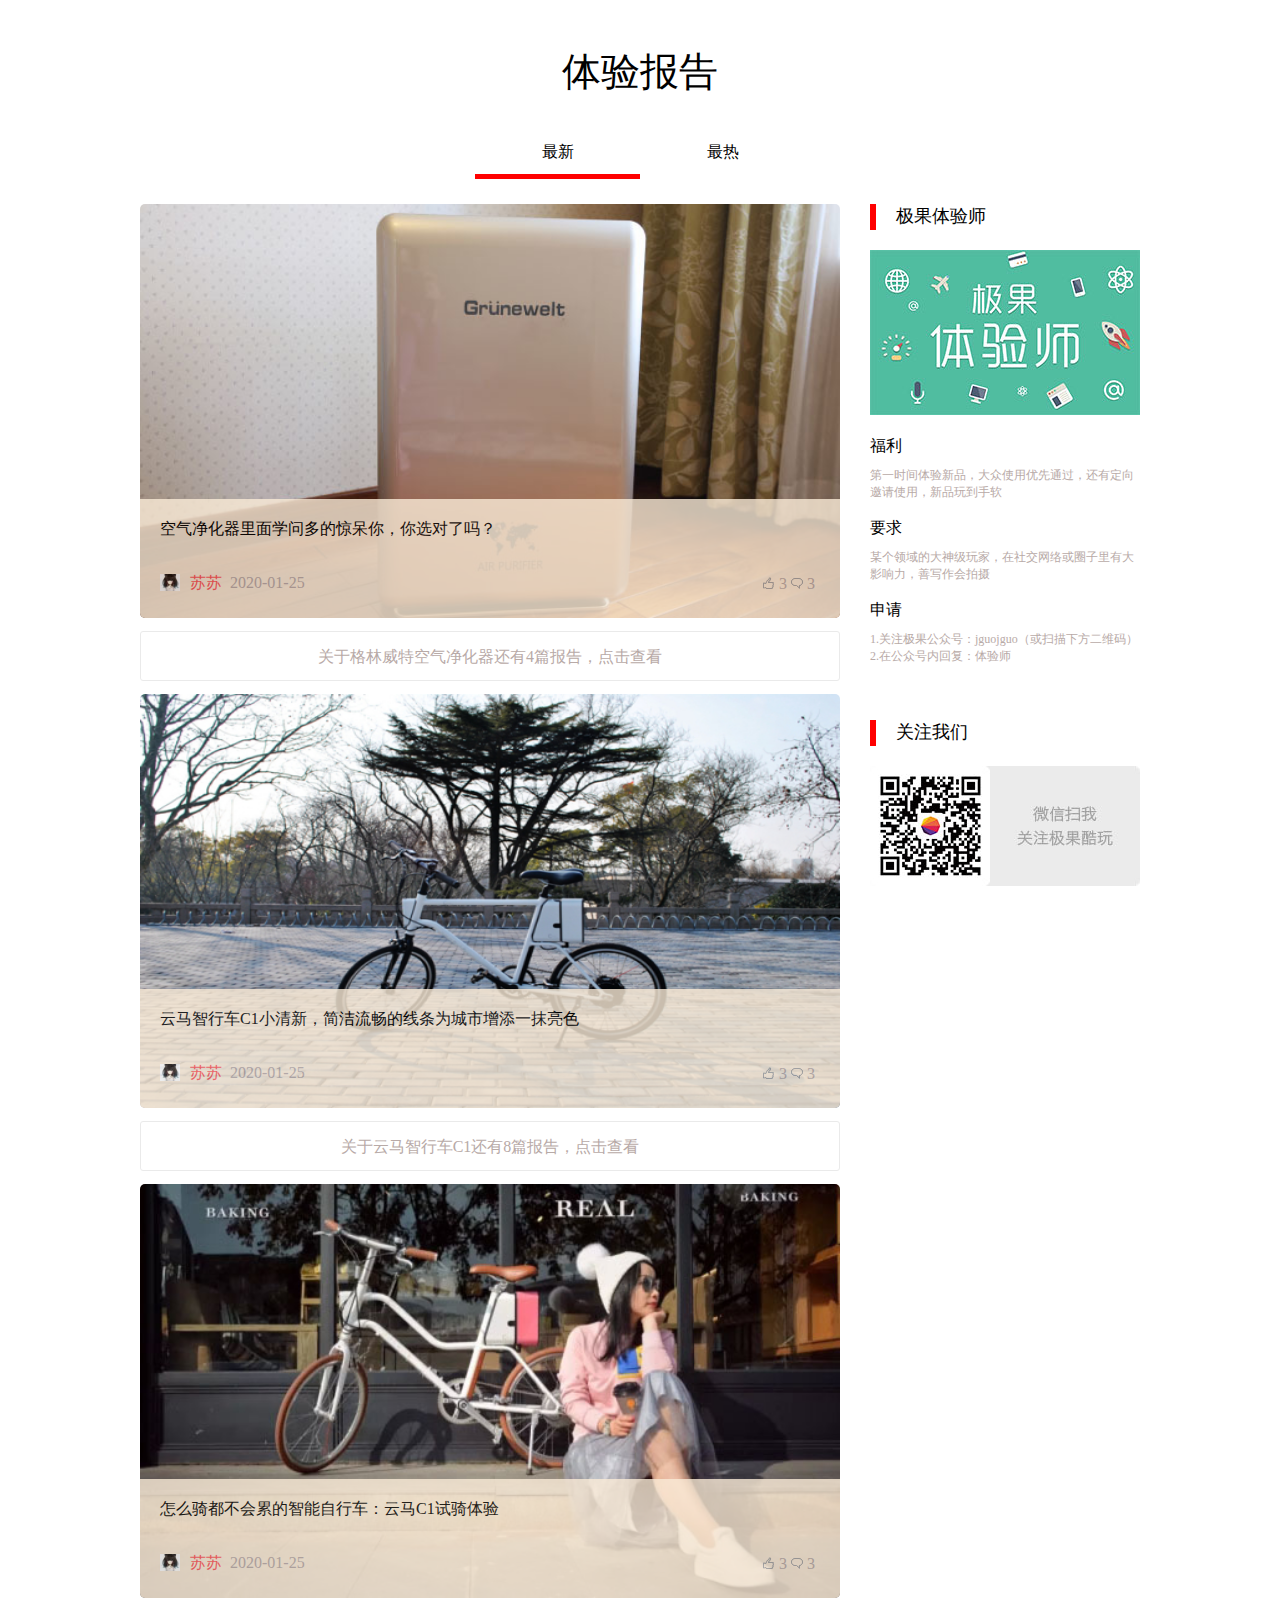
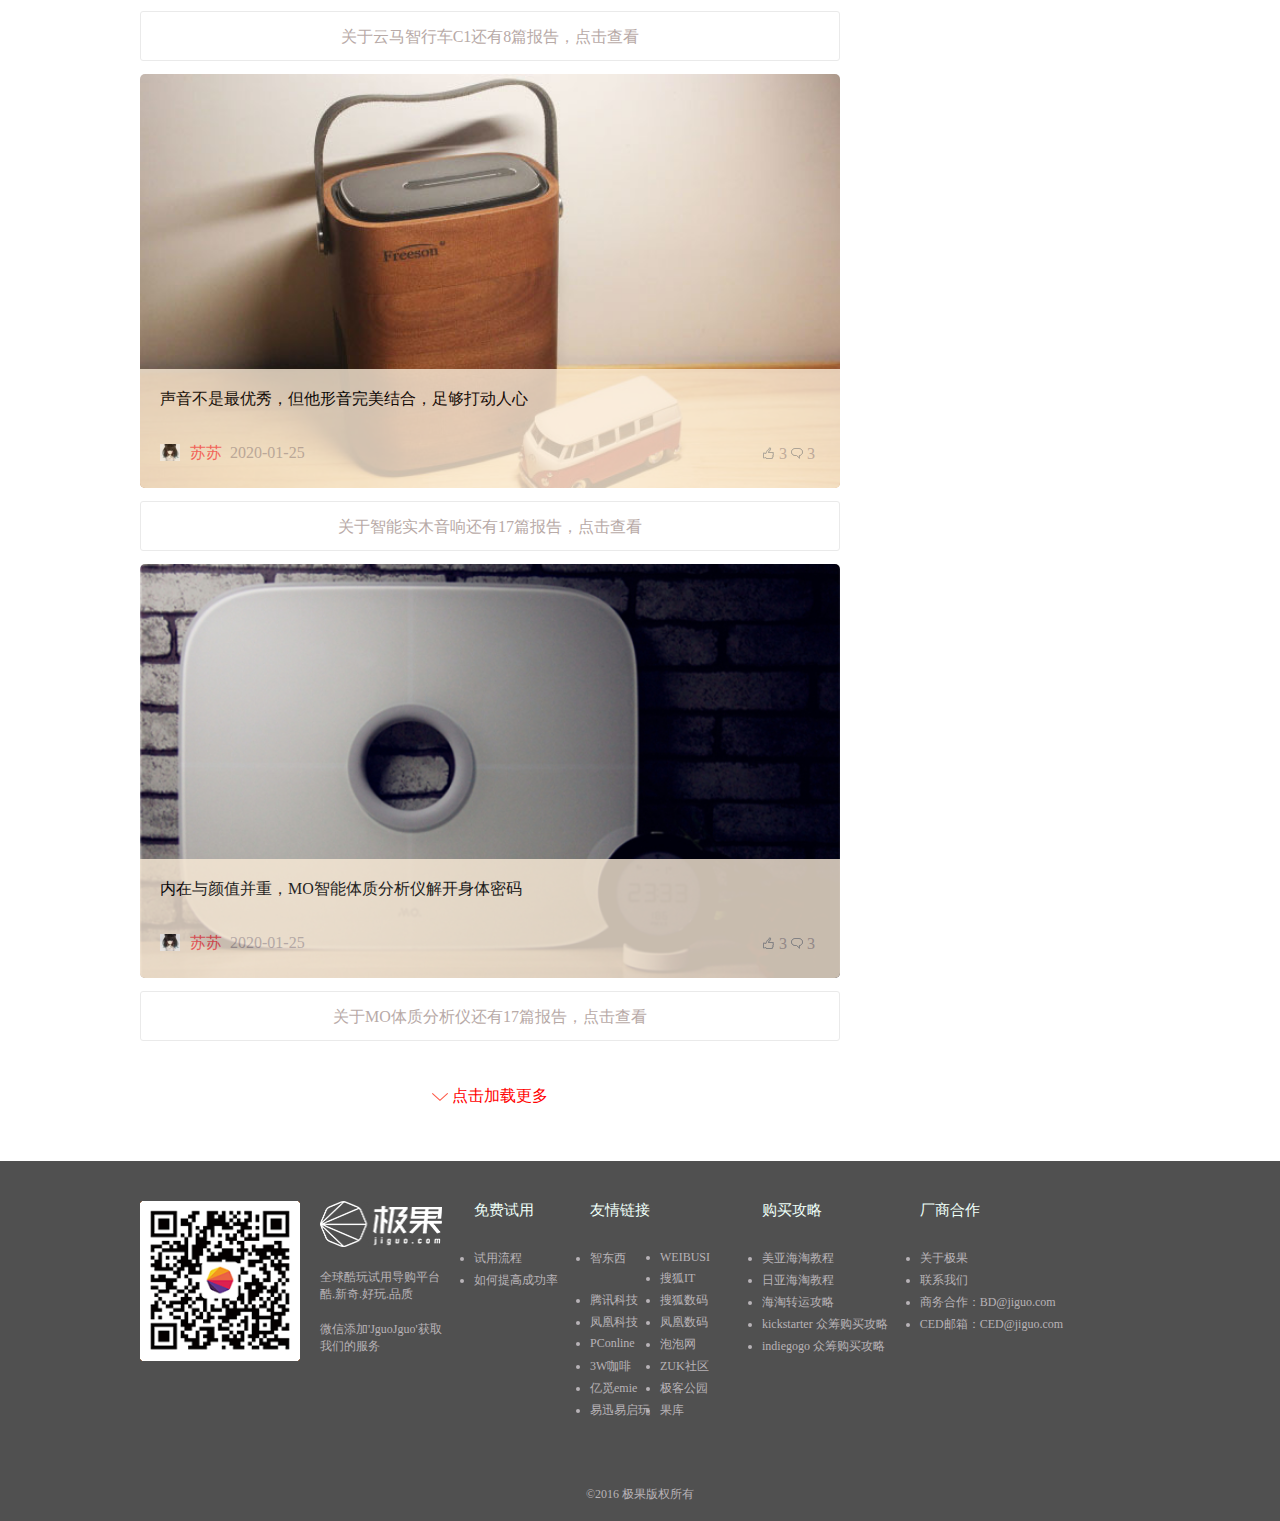
==== report.html @ 0a322a25 "report" ====
<!DOCTYPE html>
<html lang="en">
<head>
    <meta charset="UTF-8">
    <meta name="viewport" content="width=device-width, initial-scale=1.0">
    <title>Document</title>
    <link rel="stylesheet" href="./css/report.css">
    <script src="./js/jquery-3.5.1.js"></script>
    <script src="./js/report.js"></script>
</head>
<body>
    <!-- 头部 -->




    <!-- 内容 -->
    <div class="neirong">
        <p class="nav_faxian">体验报告</p>
        <div class="type">
    
            <div class="type_ xin back_red">最新</div>
            <div class="type_ hot">最热</div>
        </div>
        <div class="inner_1 inner_">
            <div class="left_">
                <div class="box">

                    <div class="left_inner">
                        <img src="./img/img2/bg1.jpg" alt="" class="maximg">
                        <div class="opac">
                            <p>空气净化器里面学问多的惊呆你，你选对了吗？</p>
                            <div><span class="name_">苏苏</span>&nbsp;&nbsp;<span class="time_">2020-01-25</span></div>
                            <div class="pinglun">
                                <img src="./img/img1/zan.png" alt="" class="zan">
                                <span class="">3</span>
                                <img src="./img/img1/reply.png" alt="" class="reply">
                                <span>3</span>
                            </div>
                        </div>
                    </div>
                    <div class="guanyu">关于格林威特空气净化器还有4篇报告，点击查看</div>

                    <div class="left_inner">
                        <img src="./img/img2/bg2.jpg" alt="" class="maximg">
                        <div class="opac">
                            <p>云马智行车C1小清新，简洁流畅的线条为城市增添一抹亮色</p>
                            <div><span class="name_">苏苏</span>&nbsp;&nbsp;<span class="time_">2020-01-25</span></div>
                            <div class="pinglun">
                                <img src="./img/img1/zan.png" alt="" class="zan">
                                <span class="">3</span>
                                <img src="./img/img1/reply.png" alt="" class="reply">
                                <span>3</span>
                            </div>
                        </div>
                    </div>
                    <div class="guanyu">关于云马智行车C1还有8篇报告，点击查看</div>

                    <div class="left_inner">
                        <img src="./img/img2/bg3.jpg" alt="" class="maximg">
                        <div class="opac">
                            <p>怎么骑都不会累的智能自行车：云马C1试骑体验</p>
                            <div><span class="name_">苏苏</span>&nbsp;&nbsp;<span class="time_">2020-01-25</span></div>
                            <div class="pinglun">
                                <img src="./img/img1/zan.png" alt="" class="zan">
                                <span class="">3</span>
                                <img src="./img/img1/reply.png" alt="" class="reply">
                                <span>3</span>
                            </div>
                        </div>
                    </div>
                    <div class="guanyu">关于云马智行车C1还有8篇报告，点击查看</div>

                    <div class="left_inner">
                        <img src="./img/img2/bg4.jpg" alt="" class="maximg">
                        <div class="opac">
                            <p>声音不是最优秀，但他形音完美结合，足够打动人心</p>
                            <div><span class="name_">苏苏</span>&nbsp;&nbsp;<span class="time_">2020-01-25</span></div>
                            <div class="pinglun">
                                <img src="./img/img1/zan.png" alt="" class="zan">
                                <span class="">3</span>
                                <img src="./img/img1/reply.png" alt="" class="reply">
                                <span>3</span>
                            </div>
                        </div>
                    </div>
                    <div class="guanyu">关于智能实木音响还有17篇报告，点击查看</div>

                    <div class="left_inner">
                        <img src="./img/img2/bg5.jpg" alt="" class="maximg">
                        <div class="opac">
                            <p>内在与颜值并重，MO智能体质分析仪解开身体密码</p>
                            <div><span class="name_">苏苏</span>&nbsp;&nbsp;<span class="time_">2020-01-25</span></div>
                            <div class="pinglun">
                                <img src="./img/img1/zan.png" alt="" class="zan">
                                <span class="">3</span>
                                <img src="./img/img1/reply.png" alt="" class="reply">
                                <span>3</span>
                            </div>
                        </div>
                        
                    </div>
                    <div class="guanyu">关于MO体质分析仪还有17篇报告，点击查看</div>
                </div>
                <div class="gengduo">
                    <img src="./img/img1/more.png" alt="">
                    <span> 点击加载更多</span>
                </div>
            </div>



            <div class="right_">
                <div class="tit tit_1">
                    <div class="red_line"></div>
                    <div class="tex">极果体验师</div>
                </div>
                <img src="./img/img2/tiyanImg.jpg" alt="">
                <div class="fuli">
                    <p class="fuli_">福利</p>
                    <p class="putex">第一时间体验新品，大众使用优先通过，还有定向邀请使用，新品玩到手软</p>
                </div>
                <div class="fuli">
                    <p class="fuli_">要求</p>
                    <p class="putex">某个领域的大神级玩家，在社交网络或圈子里有大影响力，善写作会拍摄</p>
                </div>
                <div class="fuli">
                    <p class="fuli_">申请</p>
                    <p class="putex">1.关注极果公众号：jguojguo（或扫描下方二维码）</p>
                    <p class="putex">2.在公众号内回复：体验师</p>
                </div>
                <div class="tit tit_2">
                    <div class="red_line"></div>
                    <div class="tex">关注我们</div>
                </div>
                
                <img src="./img/img2/myCode.jpg" alt="">
                
            </div>
        </div>
        <div class="inner_2 inner_">
            <div class="left_">
                <div class="box">

                    <div class="left_inner">
                        <img src="./img/img2/bg8.jpg" alt="" class="maximg">
                        <div class="opac">
                            <p>空气净化器里面学问多的惊呆你，你选对了吗？</p>
                            <div><span class="name_">苏苏</span>&nbsp;&nbsp;<span class="time_">2020-01-25</span></div>
                            <div class="pinglun">
                                <img src="./img/img1/zan.png" alt="" class="zan">
                                <span class="">3</span>
                                <img src="./img/img1/reply.png" alt="" class="reply">
                                <span>3</span>
                            </div>
                        </div>
                    </div>
                    <div class="guanyu">关于格林威特空气净化器还有4篇报告，点击查看</div>

                    <div class="left_inner">
                        <img src="./img/img2/bg7.jpg" alt="" class="maximg">
                        <div class="opac">
                            <p>云马智行车C1小清新，简洁流畅的线条为城市增添一抹亮色</p>
                            <div><span class="name_">苏苏</span>&nbsp;&nbsp;<span class="time_">2020-01-25</span></div>
                            <div class="pinglun">
                                <img src="./img/img1/zan.png" alt="" class="zan">
                                <span class="">3</span>
                                <img src="./img/img1/reply.png" alt="" class="reply">
                                <span>3</span>
                            </div>
                        </div>
                    </div>
                    <div class="guanyu">关于云马智行车C1还有8篇报告，点击查看</div>

                    <div class="left_inner">
                        <img src="./img/img2/bg6.jpg" alt="" class="maximg">
                        <div class="opac">
                            <p>怎么骑都不会累的智能自行车：云马C1试骑体验</p>
                            <div><span class="name_">苏苏</span>&nbsp;&nbsp;<span class="time_">2020-01-25</span></div>
                            <div class="pinglun">
                                <img src="./img/img1/zan.png" alt="" class="zan">
                                <span class="">3</span>
                                <img src="./img/img1/reply.png" alt="" class="reply">
                                <span>3</span>
                            </div>
                        </div>
                    </div>
                    <div class="guanyu">关于云马智行车C1还有8篇报告，点击查看</div>

                    <div class="left_inner">
                        <img src="./img/img2/bg5.jpg" alt="" class="maximg">
                        <div class="opac">
                            <p>声音不是最优秀，但他形音完美结合，足够打动人心</p>
                            <div><span class="name_">苏苏</span>&nbsp;&nbsp;<span class="time_">2020-01-25</span></div>
                            <div class="pinglun">
                                <img src="./img/img1/zan.png" alt="" class="zan">
                                <span class="">3</span>
                                <img src="./img/img1/reply.png" alt="" class="reply">
                                <span>3</span>
                            </div>
                        </div>
                    </div>
                    <div class="guanyu">关于智能实木音响还有17篇报告，点击查看</div>

                    <div class="left_inner">
                        <img src="./img/img2/bg4.jpg" alt="" class="maximg">
                        <div class="opac">
                            <p>内在与颜值并重，MO智能体质分析仪解开身体密码</p>
                            <div><span class="name_">苏苏</span>&nbsp;&nbsp;<span class="time_">2020-01-25</span></div>
                            <div class="pinglun">
                                <img src="./img/img1/zan.png" alt="" class="zan">
                                <span class="">3</span>
                                <img src="./img/img1/reply.png" alt="" class="reply">
                                <span>3</span>
                            </div>
                        </div>
                        
                    </div>
                    <div class="guanyu">关于MO体质分析仪还有17篇报告，点击查看</div>
                </div>
                <div class="gengduo">
                    <img src="./img/img1/more.png" alt="">
                    <span> 点击加载更多</span>
                </div>
            </div>



            <div class="right_">
                <div class="tit tit_1">
                    <div class="red_line"></div>
                    <div class="tex">极果体验师</div>
                </div>
                <img src="./img/img2/tiyanImg.jpg" alt="">
                <div class="fuli">
                    <p class="fuli_">福利</p>
                    <p class="putex">第一时间体验新品，大众使用优先通过，还有定向邀请使用，新品玩到手软</p>
                </div>
                <div class="fuli">
                    <p class="fuli_">要求</p>
                    <p class="putex">某个领域的大神级玩家，在社交网络或圈子里有大影响力，善写作会拍摄</p>
                </div>
                <div class="fuli">
                    <p class="fuli_">申请</p>
                    <p class="putex">1.关注极果公众号：jguojguo（或扫描下方二维码）</p>
                    <p class="putex">2.在公众号内回复：体验师</p>
                </div>
                <div class="tit tit_2">
                    <div class="red_line"></div>
                    <div class="tex">关注我们</div>
                </div>
                
                <img src="./img/img2/myCode.jpg" alt="">
                
            </div>
        </div>
    </div>



    <!-- weibu -->
    <!-- 尾部 -->
	<div class="weibu">
		<div class="wb_bx">
			<div class="erweima">
				<img src="./img/img2/code.png" alt="">
			</div>
			<div class="jglogo">
				<img src="./img/img2/logoImg.jpg" alt="">
				<p>全球酷玩试用导购平台 酷.新奇.好玩.品质</p>
				<p>微信添加'JguoJguo'获取我们的服务</p>
			</div>
			<div class="mianfei bott">
				<p class="bot_title1">免费试用</p>
				<ul>
				
					<li>试用流程</li>
					<li>如何提高成功率</li>
				</ul>
			</div>
			<div class="youqing bott">
				<p class="bot_title1">友情链接</p>
				<ul>
					<li>智东西</li>
					<li>WEIBUSI</li>
					<li>搜狐IT</li>
					<li>腾讯科技</li>
					<li>搜狐数码</li>
					<li>凤凰科技</li>
					<li>凤凰数码</li>
					<li>PConline</li>
					<li>泡泡网</li>
					<li>3W咖啡</li>
					<li>ZUK社区</li>
					<li>亿觅emie</li>
					<li>极客公园</li>
					<li>易迅易启玩</li>
					<li>果库</li>
				</ul>
			</div>
			<div class="mianfei bott">
				<p class="bot_title1">购买攻略</p>
				<ul>
				
					<li>美亚海淘教程</li>
					<li>日亚海淘教程</li>
					<li>海淘转运攻略</li>
					<li>kickstarter 众筹购买攻略</li>
					<li>indiegogo 众筹购买攻略</li>
				
				</ul>
			</div>
			<div class="mianfei bott">
				<p class="bot_title1">厂商合作</p>
				<ul>
				
					<li>关于极果</li>
					<li>联系我们</li>
					<li>商务合作：BD@jiguo.com</li>
					<li>CED邮箱：CED@jiguo.com</li>
				</ul>
			</div>
			<p class="banquan">©2016 极果版权所有</p>
		</div>
	</div>
</body>
</html>
---- css/report.css ----
* {
  margin: 0px;
  padding: 0px;
}
.back_red {
  border-bottom: red solid 5px;
}
.neirong {
  width: 1000px;
  margin: 0 auto;
  overflow: hidden;
}
.neirong .nav_faxian {
  text-align: center;
  font-size: 39px;
  margin: 45px 0 30px 0;
}
.neirong .type {
  overflow: hidden;
  margin-left: 50%;
  transform: translateX(-50%);
  width: 330px;
  margin-bottom: 25px;
}
.neirong .type .type_ {
  float: left;
  width: 165px;
  height: 45px;
  text-align: center;
  line-height: 45px;
}
.inner_ .left_ {
  width: 700px;
  float: left;
}
.inner_ .left_ .left_inner {
  height: 414px;
  position: relative;
  border-radius: 5px;
  overflow: hidden;
}
.inner_ .left_ .left_inner .maximg {
  width: 700px;
  height: 414px;
}
.inner_ .left_ .left_inner .opac {
  width: 100%;
  height: 119px;
  background-color: antiquewhite;
  position: absolute;
  bottom: 0px;
  z-index: 3;
  padding-left: 20px;
  opacity: 0.8;
  box-sizing: border-box;
}
.inner_ .left_ .left_inner .opac p {
  margin-top: 20px;
  margin-bottom: 33px;
}
.inner_ .left_ .left_inner .opac div .name_ {
  background: url(../img/img1/tx.jpg) no-repeat left;
  background-size: 20px;
  padding-left: 30px;
  color: #ff585b;
}
.inner_ .left_ .left_inner .opac div .time_ {
  color: #b8aaa7;
}
.inner_ .left_ .left_inner .opac .pinglun {
  position: absolute;
  bottom: 25px;
  right: 25px;
  color: #b8aaa7;
}
.inner_ .left_ .guanyu {
  width: 100%;
  height: 50px;
  border: 1px solid #eaeaea;
  text-align: center;
  line-height: 50px;
  box-sizing: border-box;
  margin: 13px 0 13px 0;
  border-radius: 3px;
  color: #b8aaa7;
}
.inner_ .right_ {
  width: 270px;
  height: 710px;
  float: right;
}
.inner_ .right_ .tit {
  overflow: hidden;
  margin-bottom: 20px;
}
.inner_ .right_ .tit .red_line {
  width: 6px;
  height: 26px;
  background-color: red;
  float: left;
  margin-right: 20px;
}
.inner_ .right_ .tit .tex {
  font-size: 18px;
  float: left;
}
.inner_ .right_ .fuli {
  margin: 17px 0;
}
.inner_ .right_ .fuli .fuli_ {
  font-size: 16px;
  padding-bottom: 10px;
}
.inner_ .right_ .fuli .putex {
  font-size: 12px;
  color: #b8aaa7;
}
.tit_2 {
  margin-top: 55px;
}
.gengduo {
  height: 30px;
  line-height: 30px;
  text-align: center;
  margin: 40px 0 50px 0;
}
.gengduo span {
  color: red;
}
.inner_2 {
  display: none;
}
.weibu {
  position: absolute;
  width: 100%;
  height: 360px;
  background-color: #505050;
}
.weibu .wb_bx {
  width: 1000px;
  height: 360px;
  margin: 0 auto;
  padding-top: 40px;
  box-sizing: border-box;
  overflow: hidden;
}
.weibu .wb_bx .erweima {
  float: left;
  width: 160px;
  height: 160px;
  background-color: saddlebrown;
  border-radius: 3px;
}
.weibu .wb_bx .erweima img {
  width: 100%;
  height: 100%;
}
.weibu .wb_bx .jglogo {
  width: 122px;
  float: left;
  margin-left: 20px;
}
.weibu .wb_bx .jglogo img {
  width: 122px;
  height: 46px;
}
.weibu .wb_bx .jglogo p {
  color: #b8b3b7;
  font-size: 12px;
  margin-top: 18px;
  margin-bottom: 10px;
}
.weibu .wb_bx .bott {
  float: left;
  margin-left: 32px;
}
.weibu .wb_bx .bott .bot_title1 {
  color: #eefff8;
  font-size: 15px;
  margin-bottom: 30px;
}
.weibu .wb_bx .bott li {
  color: #b8b3b7;
  font-size: 12px;
  margin-bottom: 5px;
}
.weibu .wb_bx .banquan {
  font-size: 12px;
  position: absolute;
  bottom: 18px;
  left: 50%;
  transform: translateX(-50%);
  color: #b8b3b7;
}
.youqing {
  width: 140px;
}
.youqing li {
  float: left;
  width: 70px;
}
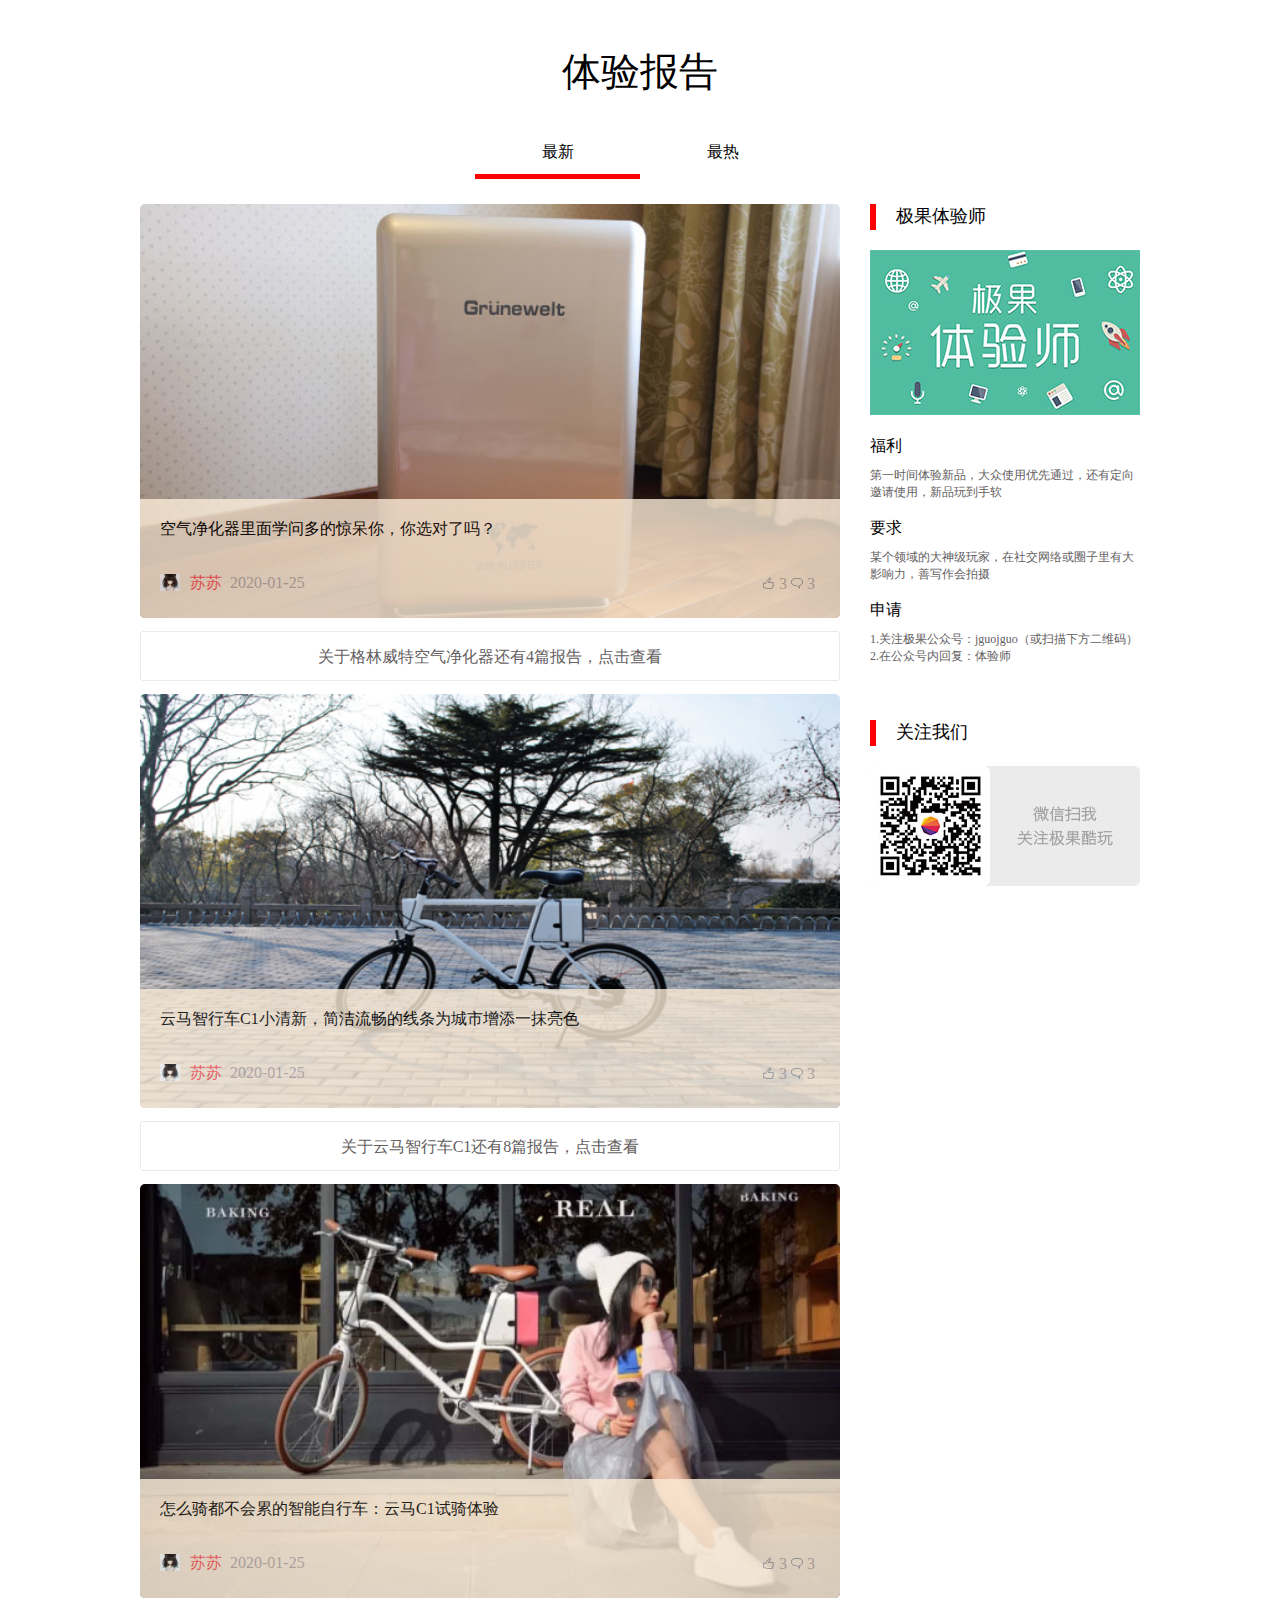
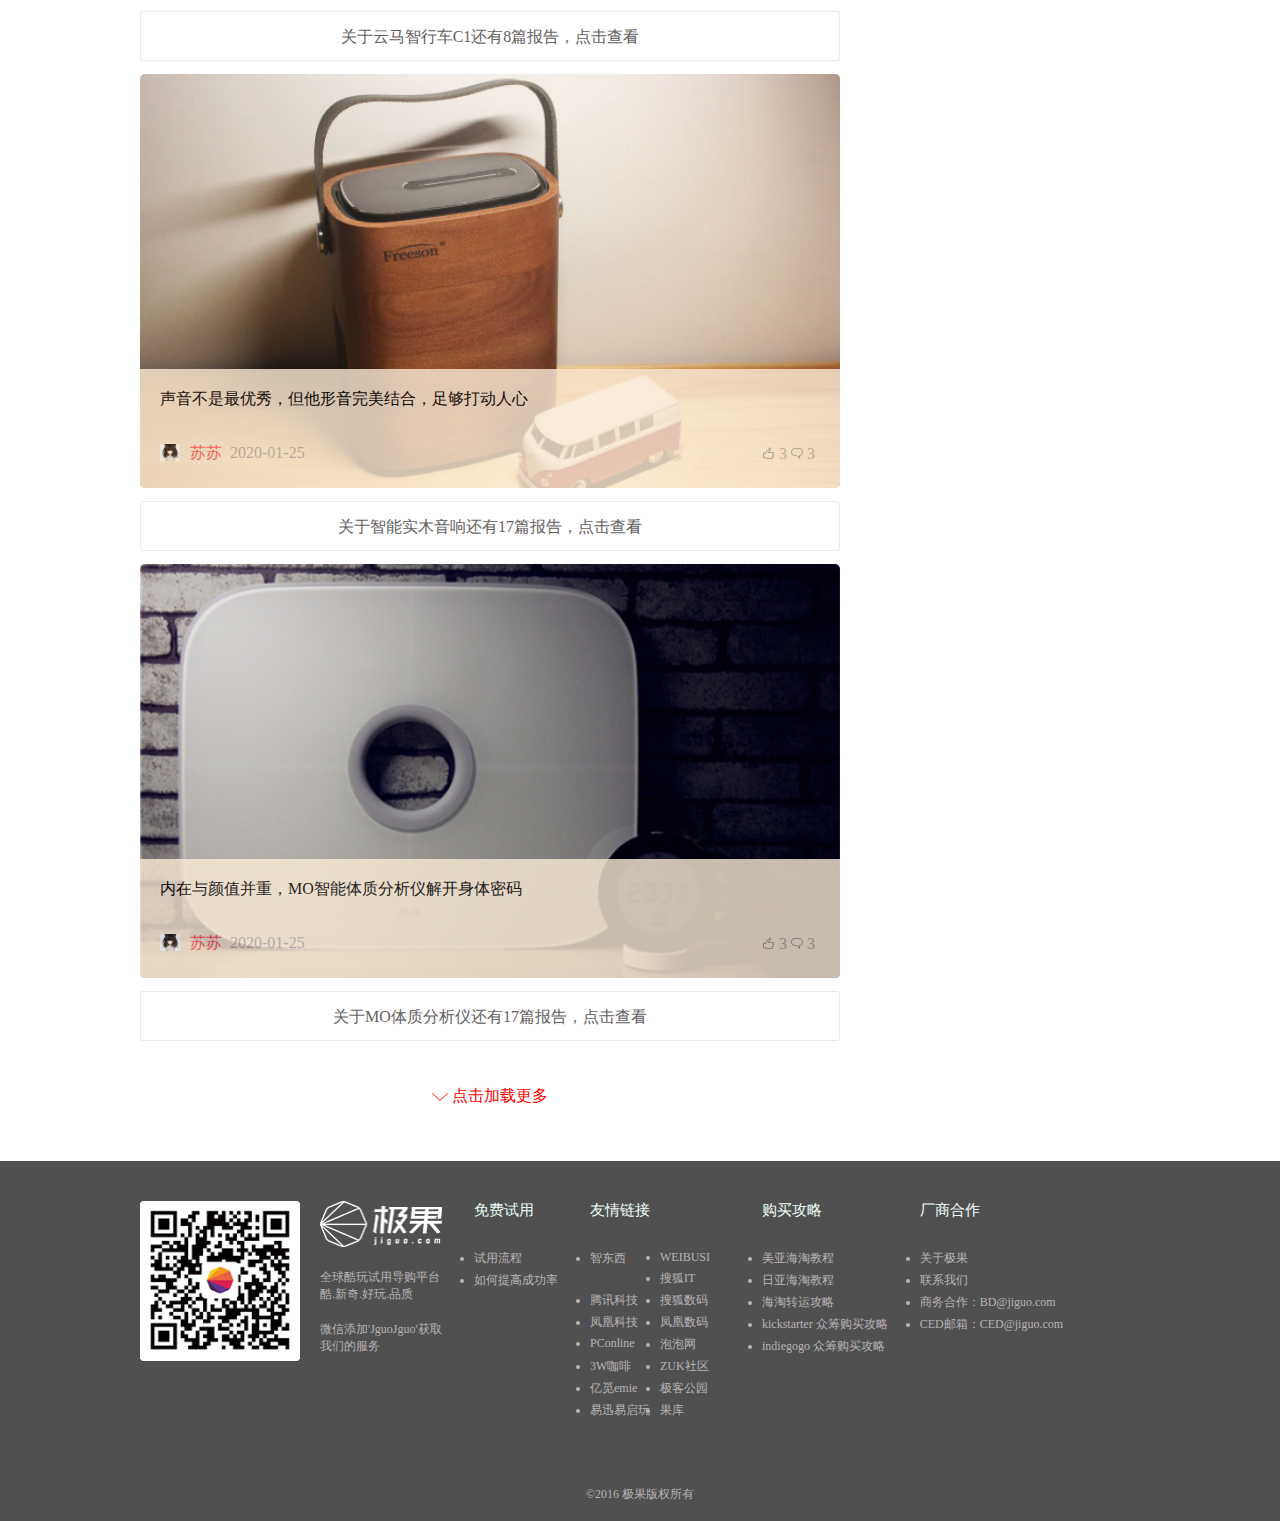
==== commit 20fe2032: "试用详情" ====
--- a/report.html
+++ b/report.html
@@ -258,7 +258,7 @@
 
 
 
-    <!-- weibu -->
+    
     <!-- 尾部 -->
 	<div class="weibu">
 		<div class="wb_bx">
--- a/css/report.css
+++ b/css/report.css
@@ -82,11 +82,10 @@
   box-sizing: border-box;
   margin: 13px 0 13px 0;
   border-radius: 3px;
-  color: #b8aaa7;
+  color: #64605f;
 }
 .inner_ .right_ {
   width: 270px;
-  height: 710px;
   float: right;
 }
 .inner_ .right_ .tit {
@@ -113,7 +112,7 @@
 }
 .inner_ .right_ .fuli .putex {
   font-size: 12px;
-  color: #b8aaa7;
+  color: #64605f;
 }
 .tit_2 {
   margin-top: 55px;
